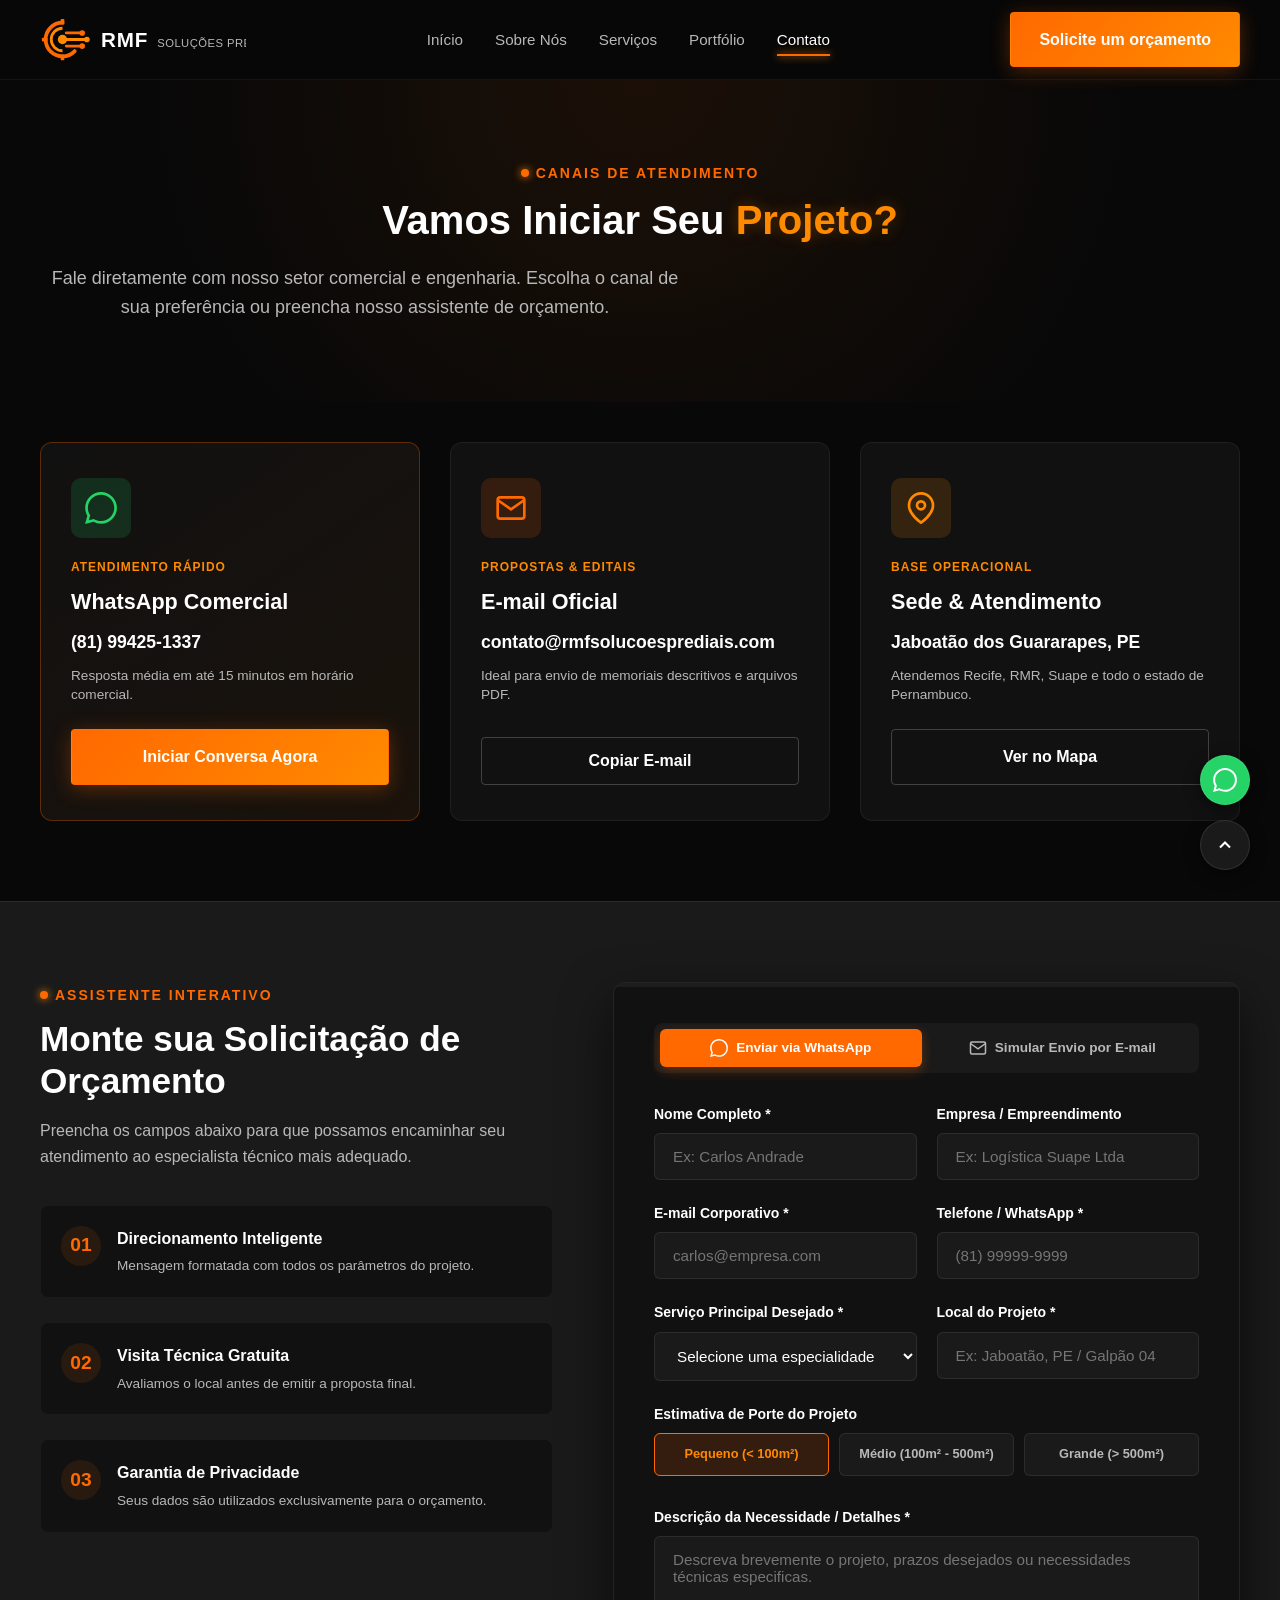
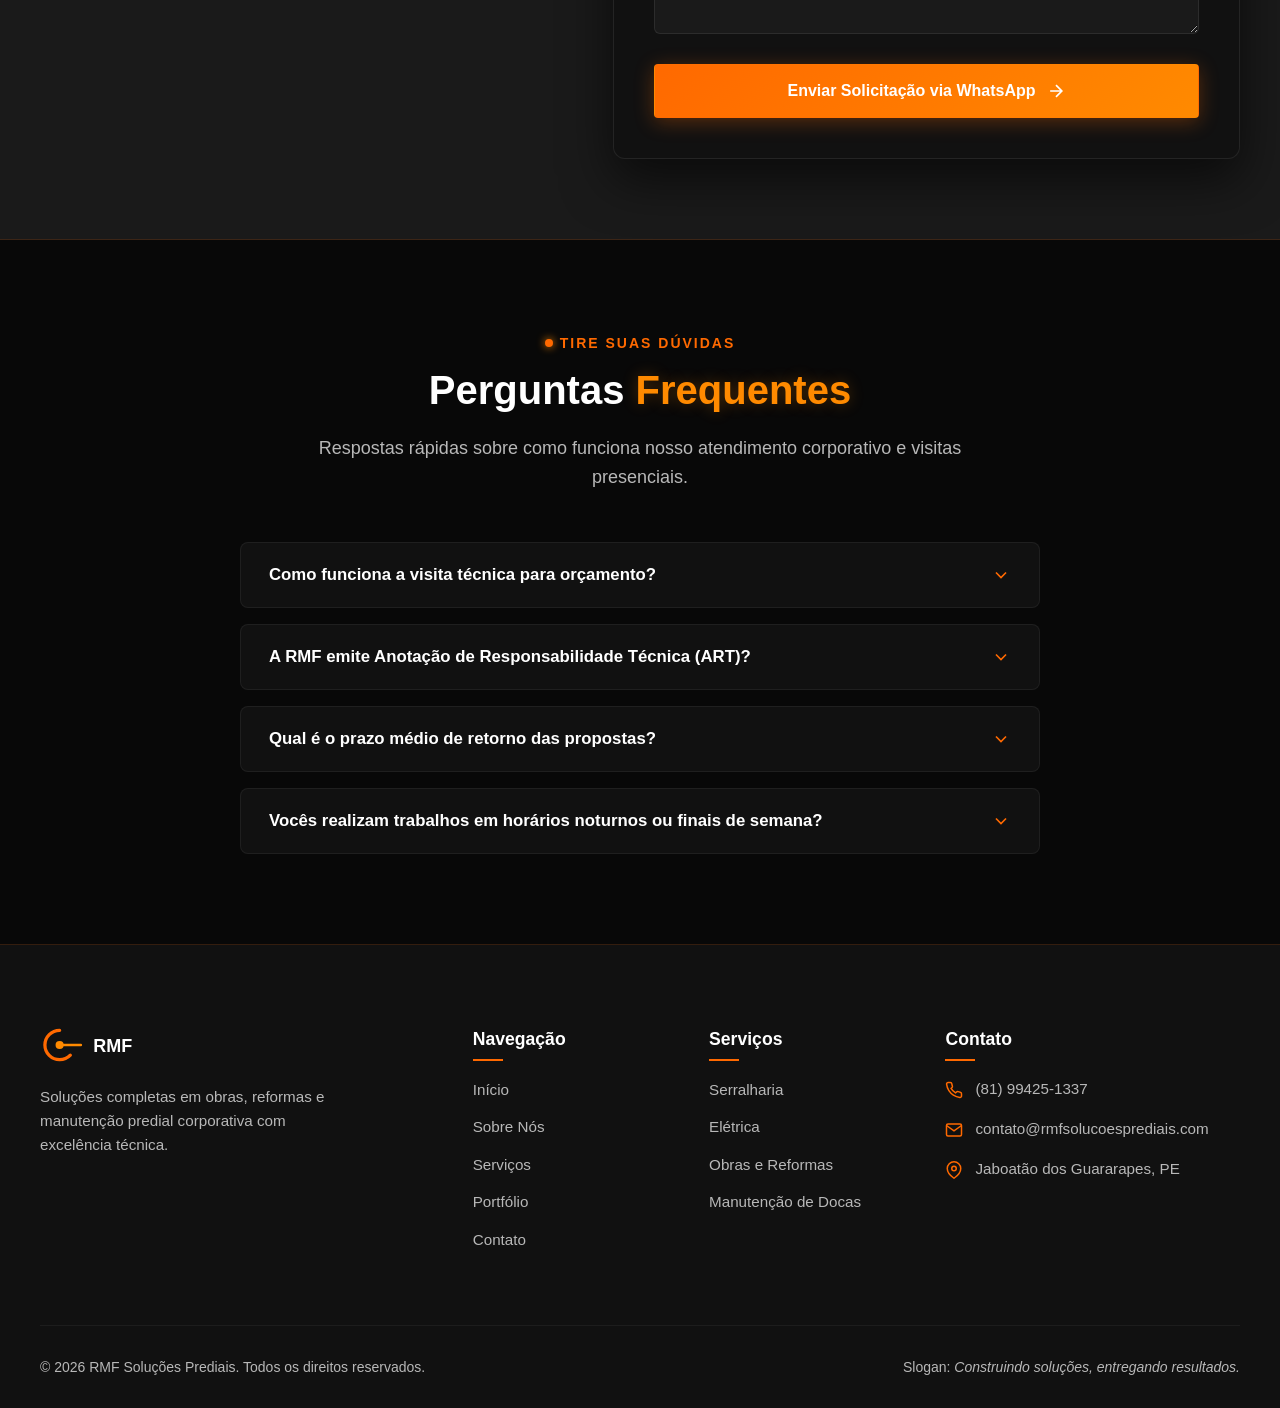
==== contato.html @ e5bc26a8 "portfolio version 01" ====
<!DOCTYPE html>
<html lang="pt-BR">
<head>
  <meta charset="UTF-8">
  <meta name="viewport" content="width=device-width, initial-scale=1.0">
  <meta name="description" content="Entre em contato com a RMF Soluções Prediais. Solicite orçamentos para obras, reformas, estruturas metálicas e manutenção predial corporativa.">
  <title>Contato & Orçamentos | RMF Soluções Prediais</title>

  <link rel="icon" type="image/png" href="assets/favicon.png">
  <link rel="stylesheet" href="css/style.css">
  <link rel="stylesheet" href="css/contato.css">
</head>
<body>

  <div class="scroll-progress-bar" id="scrollProgress"></div>

  <!-- CABEÇALHO DA PÁGINA -->
  <header class="header" id="header">
    <div class="container">
      <a href="index.html" class="logo-container" aria-label="RMF Soluções Prediais">
        <svg width="220" height="48" viewBox="0 0 220 48" fill="none" xmlns="http://www.w3.org/2000/svg" class="logo-img">
          <path d="M24 6C14.0589 6 6 14.0589 6 24C6 33.9411 14.0589 42 24 42C29.1356 42 33.778 39.8437 37.0657 36.3861" stroke="#FF6900" stroke-width="4" stroke-linecap="round"/>
          <path d="M24 12C17.3726 12 12 17.3726 12 24C12 30.6274 17.3726 36 24 36" stroke="#FF8A00" stroke-width="3"/>
          <circle cx="24" cy="24" r="5" fill="#FF8A00"/>
          <path d="M29 24H50" stroke="#FF8A00" stroke-width="3" stroke-linecap="round"/>
          <circle cx="50" cy="24" r="3" fill="#FF8A00"/>
          <path d="M28 17H45" stroke="#FF6900" stroke-width="3" stroke-linecap="round"/>
          <circle cx="45" cy="17" r="3" fill="#FF6900"/>
          <path d="M28 31H45" stroke="#FF6900" stroke-width="3" stroke-linecap="round"/>
          <circle cx="45" cy="31" r="3" fill="#FF6900"/>
          <rect x="22" y="2" width="4" height="6" rx="1" fill="#FF6900"/>
          <rect x="22" y="40" width="4" height="6" rx="1" fill="#FF6900"/>
          <rect x="2" y="22" width="6" height="4" rx="1" fill="#FF6900"/>
          <text x="65" y="32" font-family="'Inter', sans-serif" font-weight="900" font-size="22" fill="#FFFFFF" letter-spacing="1">RMF</text>
          <text x="125" y="32" font-family="'Inter', sans-serif" font-weight="400" font-size="12" fill="#B8B8B8" letter-spacing="0.5">SOLUÇÕES PREDIAIS</text>
        </svg>
      </a>

      <nav aria-label="Navegação Principal">
        <ul class="nav-menu" id="navMenu">
          <li><a href="index.html" class="nav-link">Início</a></li>
          <li><a href="sobre.html" class="nav-link">Sobre Nós</a></li>
          <li><a href="servicos.html" class="nav-link">Serviços</a></li>
          <li><a href="portfolio.html" class="nav-link">Portfólio</a></li>
          <li><a href="contato.html" class="nav-link active">Contato</a></li>
        </ul>
      </nav>

      <div class="header-cta">
        <a href="contato.html" class="btn btn-primary">Solicite um orçamento</a>
      </div>

      <button class="hamburger" id="hamburger" aria-label="Abrir Menu">
        <span></span><span></span><span></span>
      </button>
    </div>
  </header>

  <main style="padding-top: var(--header-height);">

    <!-- HERO CONTATO -->
    <section class="contact-hero">
      <div class="container reveal">
        <span class="section-tag">Canais de Atendimento</span>
        <h1 class="section-title">Vamos Iniciar Seu <span>Projeto?</span></h1>
        <p class="section-subtitle">
          Fale diretamente com nosso setor comercial e engenharia. Escolha o canal de sua preferência ou preencha nosso assistente de orçamento.
        </p>
      </div>
    </section>

    <!-- CARDS INTERATIVOS DE CONTATO -->
    <section class="contact-cards-section">
      <div class="container">
        <div class="contact-cards-grid">
          
          <!-- CARD 1: WHATSAPP DIRECT -->
          <div class="interactive-card reveal highlight-card">
            <div class="card-icon-wrap icon-wa">
              <svg width="32" height="32" fill="currentColor" viewBox="0 0 24 24"><path d="M.057 24l1.687-6.163c-1.041-1.804-1.588-3.849-1.587-5.946.003-6.556 5.338-11.891 11.893-11.891 3.181.001 6.167 1.24 8.413 3.488 2.245 2.248 3.481 5.236 3.48 8.414-.003 6.557-5.338 11.892-11.893 11.892-1.99-.001-3.951-.5-5.688-1.448l-6.305 1.654zm6.597-3.807c1.676.995 3.276 1.591 5.392 1.592 5.448 0 9.886-4.434 9.889-9.885.002-5.462-4.415-9.89-9.881-9.892-5.452 0-9.887 4.434-9.889 9.884-.001 2.225.651 3.891 1.746 5.634l-0.999 3.648 3.742-0.981z"/></svg>
            </div>
            <span class="card-tag">Atendimento Rápido</span>
            <h3>WhatsApp Comercial</h3>
            <p class="card-detail">(81) 99425-1337</p>
            <p class="card-subtext">Resposta média em até 15 minutos em horário comercial.</p>
            <a href="https://wa.me/5581994251337" target="_blank" rel="noopener noreferrer" class="btn btn-primary btn-card-action">
              Iniciar Conversa Agora
            </a>
          </div>

          <!-- CARD 2: E-MAIL CORPORATIVO -->
          <div class="interactive-card reveal">
            <div class="card-icon-wrap icon-email">
              <svg width="32" height="32" viewBox="0 0 24 24" fill="none" stroke="currentColor" stroke-width="2"><path d="M4 4h16c1.1 0 2 .9 2 2v12c0 1.1-.9 2-2 2H4c-1.1 0-2-.9-2-2V6c0-1.1.9-2 2-2z"/><polyline points="22,6 12,13 2,6"/></svg>
            </div>
            <span class="card-tag">Propostas & Editais</span>
            <h3>E-mail Oficial</h3>
            <p class="card-detail" id="emailText">contato@rmfsolucoesprediais.com</p>
            <p class="card-subtext">Ideal para envio de memoriais descritivos e arquivos PDF.</p>
            <button class="btn btn-secondary btn-card-action" id="copyEmailBtn">
              <span id="copyBtnLabel">Copiar E-mail</span>
            </button>
          </div>

          <!-- CARD 3: LOCALIZAÇÃO -->
          <div class="interactive-card reveal">
            <div class="card-icon-wrap icon-location">
              <svg width="32" height="32" viewBox="0 0 24 24" fill="none" stroke="currentColor" stroke-width="2"><path d="M21 10c0 7-9 13-9 13s-9-6-9-13a9 9 0 0 1 18 0z"/><circle cx="12" cy="10" r="3"/></svg>
            </div>
            <span class="card-tag">Base Operacional</span>
            <h3>Sede & Atendimento</h3>
            <p class="card-detail">Jaboatão dos Guararapes, PE</p>
            <p class="card-subtext">Atendemos Recife, RMR, Suape e todo o estado de Pernambuco.</p>
            <a href="https://maps.google.com/?q=Jaboatão+dos+Guararapes+Pernambuco" target="_blank" rel="noopener noreferrer" class="btn btn-secondary btn-card-action">
              Ver no Mapa
            </a>
          </div>

        </div>
      </div>
    </section>

    <!-- FORMULÁRIO DE ORÇAMENTO MODERNO COM ASSISTENTE -->
    <section class="form-section">
      <div class="container">
        <div class="form-layout">
          
          <div class="form-intro reveal">
            <span class="section-tag">Assistente Interativo</span>
            <h2>Monte sua <span>Solicitação de Orçamento</span></h2>
            <p>Preencha os campos abaixo para que possamos encaminhar seu atendimento ao especialista técnico mais adequado.</p>
            
            <div class="interactive-features-list">
              <div class="f-item">
                <span class="f-num">01</span>
                <div>
                  <h4>Direcionamento Inteligente</h4>
                  <p>Mensagem formatada com todos os parâmetros do projeto.</p>
                </div>
              </div>
              <div class="f-item">
                <span class="f-num">02</span>
                <div>
                  <h4>Visita Técnica Gratuita</h4>
                  <p>Avaliamos o local antes de emitir a proposta final.</p>
                </div>
              </div>
              <div class="f-item">
                <span class="f-num">03</span>
                <div>
                  <h4>Garantia de Privacidade</h4>
                  <p>Seus dados são utilizados exclusivamente para o orçamento.</p>
                </div>
              </div>
            </div>
          </div>

          <!-- CONTAINER DO FORMULÁRIO -->
          <div class="form-card-wrap reveal">
            
            <!-- Barra de Progresso do Preenchimento -->
            <div class="form-progress">
              <div class="progress-fill" id="formProgressFill"></div>
            </div>

            <!-- Seletor do Meio de Envio -->
            <div class="send-method-tabs">
              <button class="method-tab active" data-method="whatsapp">
                <svg width="18" height="18" fill="currentColor" viewBox="0 0 24 24"><path d="M.057 24l1.687-6.163c-1.041-1.804-1.588-3.849-1.587-5.946.003-6.556 5.338-11.891 11.893-11.891 3.181.001 6.167 1.24 8.413 3.488 2.245 2.248 3.481 5.236 3.48 8.414-.003 6.557-5.338 11.892-11.893 11.892-1.99-.001-3.951-.5-5.688-1.448l-6.305 1.654zm6.597-3.807c1.676.995 3.276 1.591 5.392 1.592 5.448 0 9.886-4.434 9.889-9.885.002-5.462-4.415-9.89-9.881-9.892-5.452 0-9.887 4.434-9.889 9.884-.001 2.225.651 3.891 1.746 5.634l-0.999 3.648 3.742-0.981z"/></svg>
                Enviar via WhatsApp
              </button>
              <button class="method-tab" data-method="email">
                <svg width="18" height="18" viewBox="0 0 24 24" fill="none" stroke="currentColor" stroke-width="2"><path d="M4 4h16c1.1 0 2 .9 2 2v12c0 1.1-.9 2-2 2H4c-1.1 0-2-.9-2-2V6c0-1.1.9-2 2-2z"/><polyline points="22,6 12,13 2,6"/></svg>
                Simular Envio por E-mail
              </button>
            </div>

            <form class="contact-form" id="contactForm">
              
              <div class="form-row">
                <div class="form-group">
                  <label for="nome">Nome Completo *</label>
                  <input type="text" id="nome" required placeholder="Ex: Carlos Andrade">
                </div>
                <div class="form-group">
                  <label for="empresa">Empresa / Empreendimento</label>
                  <input type="text" id="empresa" placeholder="Ex: Logística Suape Ltda">
                </div>
              </div>

              <div class="form-row">
                <div class="form-group">
                  <label for="email">E-mail Corporativo *</label>
                  <input type="email" id="email" required placeholder="carlos@empresa.com">
                </div>
                <div class="form-group">
                  <label for="telefone">Telefone / WhatsApp *</label>
                  <input type="tel" id="telefone" required placeholder="(81) 99999-9999">
                </div>
              </div>

              <div class="form-row">
                <div class="form-group">
                  <label for="servico">Serviço Principal Desejado *</label>
                  <select id="servico" required>
                    <option value="">Selecione uma especialidade</option>
                    <option value="Serralharia e Estruturas Metálicas">Serralharia e Estruturas Metálicas</option>
                    <option value="Elétrica Predial e Industrial">Elétrica Predial e Industrial</option>
                    <option value="Obras, Reformas e Adequações">Obras, Reformas e Adequações</option>
                    <option value="Eucatex e Drywall">Eucatex e Drywall</option>
                    <option value="Pintura Industrial e Epóxi">Pintura Industrial e Epóxi</option>
                    <option value="Hidráulica e Incêndio">Hidráulica e Incêndio</option>
                    <option value="Decoração de Fachadas">Decoração de Fachadas</option>
                    <option value="Manutenção de Docas">Manutenção de Docas</option>
                  </select>
                </div>
                <div class="form-group">
                  <label for="localizacao">Local do Projeto *</label>
                  <input type="text" id="localizacao" required placeholder="Ex: Jaboatão, PE / Galpão 04">
                </div>
              </div>

              <!-- SELEÇÃO RÁPIDA DE PORTE / URGÊNCIA -->
              <div class="form-group">
                <label>Estimativa de Porte do Projeto</label>
                <div class="radio-pill-group">
                  <label class="radio-pill">
                    <input type="radio" name="porte" value="Pequeno (Até 100m²)" checked>
                    <span>Pequeno (&lt; 100m²)</span>
                  </label>
                  <label class="radio-pill">
                    <input type="radio" name="porte" value="Médio (100m² a 500m²)">
                    <span>Médio (100m² - 500m²)</span>
                  </label>
                  <label class="radio-pill">
                    <input type="radio" name="porte" value="Grande (Acima de 500m²)">
                    <span>Grande (&gt; 500m²)</span>
                  </label>
                </div>
              </div>

              <div class="form-group">
                <label for="mensagem">Descrição da Necessidade / Detalhes *</label>
                <textarea id="mensagem" rows="4" required placeholder="Descreva brevemente o projeto, prazos desejados ou necessidades técnicas especificas."></textarea>
              </div>

              <button type="submit" class="btn btn-primary btn-submit-form" id="submitBtn">
                <span id="submitBtnText">Enviar Solicitação via WhatsApp</span>
                <svg width="20" height="20" viewBox="0 0 24 24" fill="none" stroke="currentColor" stroke-width="2"><path d="M5 12h14M12 5l7 7-7 7"/></svg>
              </button>

              <!-- MENSAGEM DE FEEDBACK -->
              <div class="form-feedback" id="formFeedback"></div>
            </form>
          </div>

        </div>
      </div>
    </section>

    <!-- SEÇÃO ACCORDION DE DÚVIDAS FREQUENTES (FAQ) -->
    <section class="faq-section">
      <div class="container">
        <div class="reveal" style="text-align: center; margin-bottom: 50px;">
          <span class="section-tag">Tire Suas Dúvidas</span>
          <h2 class="section-title">Perguntas <span>Frequentes</span></h2>
          <p class="section-subtitle" style="margin: 0 auto;">
            Respostas rápidas sobre como funciona nosso atendimento corporativo e visitas presenciais.
          </p>
        </div>

        <div class="faq-accordion reveal">
          
          <div class="faq-item">
            <button class="faq-question">
              <span>Como funciona a visita técnica para orçamento?</span>
              <svg class="faq-icon" width="20" height="20" viewBox="0 0 24 24" fill="none" stroke="currentColor" stroke-width="2"><path d="M6 9l6 6 6-6"/></svg>
            </button>
            <div class="faq-answer">
              <p>Após o primeiro contato via WhatsApp ou formulário, alinhamos as necessidades com nossa equipe e agendamos uma visita presencial técnica ao seu galpão, indústria ou edifício corporativo para medições e levantamento detalhado.</p>
            </div>
          </div>

          <div class="faq-item">
            <button class="faq-question">
              <span>A RMF emite Anotação de Responsabilidade Técnica (ART)?</span>
              <svg class="faq-icon" width="20" height="20" viewBox="0 0 24 24" fill="none" stroke="currentColor" stroke-width="2"><path d="M6 9l6 6 6-6"/></svg>
            </button>
            <div class="faq-answer">
              <p>Sim. Todos os projetos estruturais de serralharia, infraestrutura elétrica e modificações prediais são acompanhados por responsáveis técnicos qualificados com a emissão da devida ART junto ao CREA.</p>
            </div>
          </div>

          <div class="faq-item">
            <button class="faq-question">
              <span>Qual é o prazo médio de retorno das propostas?</span>
              <svg class="faq-icon" width="20" height="20" viewBox="0 0 24 24" fill="none" stroke="currentColor" stroke-width="2"><path d="M6 9l6 6 6-6"/></svg>
            </button>
            <div class="faq-answer">
              <p>Para serviços de manutenção ou intervenções diretas, o atendimento é imediato. Para orçamentos completos de engenharia com planilha orçamentária, emitimos a proposta formal em até 24 a 48 horas após a visita técnica.</p>
            </div>
          </div>

          <div class="faq-item">
            <button class="faq-question">
              <span>Vocês realizam trabalhos em horários noturnos ou finais de semana?</span>
              <svg class="faq-icon" width="20" height="20" viewBox="0 0 24 24" fill="none" stroke="currentColor" stroke-width="2"><path d="M6 9l6 6 6-6"/></svg>
            </button>
            <div class="faq-answer">
              <p>Com certeza. Entendemos que centros logísticos e shoppings não podem parar. Operamos em turnos noturnos e madrugadas sem impactar a operação diária do seu negócio.</p>
            </div>
          </div>

        </div>
      </div>
    </section>

  </main>

  <!-- RODAPÉ DA PÁGINA -->
  <footer class="footer">
    <div class="container">
      <div class="footer-grid">
        <div class="footer-brand">
          <a href="index.html" class="logo-container">
            <svg width="180" height="40" viewBox="0 0 220 48" fill="none" xmlns="http://www.w3.org/2000/svg">
              <path d="M24 6C14.0589 6 6 14.0589 6 24C6 33.9411 14.0589 42 24 42C29.1356 42 33.778 39.8437 37.0657 36.3861" stroke="#FF6900" stroke-width="4" stroke-linecap="round"/>
              <circle cx="24" cy="24" r="5" fill="#FF8A00"/>
              <path d="M29 24H50" stroke="#FF8A00" stroke-width="3" stroke-linecap="round"/>
              <text x="65" y="32" font-family="'Inter', sans-serif" font-weight="900" font-size="22" fill="#FFFFFF">RMF</text>
            </svg>
          </a>
          <p>Soluções completas em obras, reformas e manutenção predial corporativa com excelência técnica.</p>
        </div>

        <div>
          <h4 class="footer-title">Navegação</h4>
          <ul class="footer-links">
            <li><a href="index.html">Início</a></li>
            <li><a href="sobre.html">Sobre Nós</a></li>
            <li><a href="servicos.html">Serviços</a></li>
            <li><a href="portfolio.html">Portfólio</a></li>
            <li><a href="contato.html">Contato</a></li>
          </ul>
        </div>

        <div>
          <h4 class="footer-title">Serviços</h4>
          <ul class="footer-links">
            <li><a href="servicos.html#serralharia">Serralharia</a></li>
            <li><a href="servicos.html#eletrica">Elétrica</a></li>
            <li><a href="servicos.html#obras">Obras e Reformas</a></li>
            <li><a href="servicos.html#docas">Manutenção de Docas</a></li>
          </ul>
        </div>

        <div>
          <h4 class="footer-title">Contato</h4>
          <ul class="footer-contact">
            <li>
              <svg width="18" height="18" viewBox="0 0 24 24" fill="none" stroke="currentColor" stroke-width="2"><path d="M22 16.92v3a2 2 0 0 1-2.18 2 19.79 19.79 0 0 1-8.63-3.07 19.5 19.5 0 0 1-6-6 19.79 19.79 0 0 1-3.07-8.67A2 2 0 0 1 4.11 2h3a2 2 0 0 1 2 1.72 12.84 12.84 0 0 0 .7 2.81 2 2 0 0 1-.45 2.11L8.09 9.91a16 16 0 0 0 6 6l1.27-1.27a2 2 0 0 1 2.11-.45 12.84 12.84 0 0 0 2.81.7A2 2 0 0 1 22 16.92z"/></svg>
              (81) 99425-1337
            </li>
            <li>
              <svg width="18" height="18" viewBox="0 0 24 24" fill="none" stroke="currentColor" stroke-width="2"><path d="M4 4h16c1.1 0 2 .9 2 2v12c0 1.1-.9 2-2 2H4c-1.1 0-2-.9-2-2V6c0-1.1.9-2 2-2z"/><polyline points="22,6 12,13 2,6"/></svg>
              contato@rmfsolucoesprediais.com
            </li>
            <li>
              <svg width="18" height="18" viewBox="0 0 24 24" fill="none" stroke="currentColor" stroke-width="2"><path d="M21 10c0 7-9 13-9 13s-9-6-9-13a9 9 0 0 1 18 0z"/><circle cx="12" cy="10" r="3"/></svg>
              Jaboatão dos Guararapes, PE
            </li>
          </ul>
        </div>
      </div>

      <div class="footer-bottom">
        <p>&copy; 2026 RMF Soluções Prediais. Todos os direitos reservados.</p>
        <p>Slogan: <em>Construindo soluções, entregando resultados.</em></p>
      </div>
    </div>
  </footer>

  <!-- BOTÕES FLUTUANTES -->
  <div class="floating-actions">
    <a href="https://wa.me/5581994251337" target="_blank" rel="noopener noreferrer" class="floating-btn btn-whatsapp" aria-label="Contato via WhatsApp">
      <svg width="24" height="24" fill="currentColor" viewBox="0 0 24 24"><path d="M.057 24l1.687-6.163c-1.041-1.804-1.588-3.849-1.587-5.946.003-6.556 5.338-11.891 11.893-11.891 3.181.001 6.167 1.24 8.413 3.488 2.245 2.248 3.481 5.236 3.48 8.414-.003 6.557-5.338 11.892-11.893 11.892-1.99-.001-3.951-.5-5.688-1.448l-6.305 1.654zm6.597-3.807c1.676.995 3.276 1.591 5.392 1.592 5.448 0 9.886-4.434 9.889-9.885.002-5.462-4.415-9.89-9.881-9.892-5.452 0-9.887 4.434-9.889 9.884-.001 2.225.651 3.891 1.746 5.634l-0.999 3.648 3.742-0.981z"/></svg>
    </a>
    <button class="floating-btn btn-back-to-top" id="backToTop" aria-label="Voltar ao topo">
      <svg width="20" height="20" viewBox="0 0 24 24" fill="none" stroke="currentColor" stroke-width="2.5"><path d="M18 15l-6-6-6 6"/></svg>
    </button>
  </div>

  <script src="js/main.js"></script>
  <script src="js/contato.js"></script>
</body>
</html>
---- css/style.css ----
/* ==========================================================================
   RMF SOLUÇÕES PREDIAIS - ESTILOS GLOBAIS E COMPONENTES
   ========================================================================== */

/* --- VARIÁVEIS CSS --- */
:root {
  --bg-primary: #080808;
  --bg-secondary: #111111;
  --bg-card: #1a1a1a;
  --bg-card-hover: #222222;
  
  --color-orange-primary: #FF6900;
  --color-orange-glow: #FF8A00;
  --color-text-primary: #FFFFFF;
  --color-text-secondary: #B8B8B8;
  --color-border: rgba(255, 105, 0, 0.15);
  --color-border-glow: rgba(255, 138, 0, 0.5);

  --font-family-base: 'Inter', -apple-system, BlinkMacSystemFont, 'Segoe UI', Roboto, sans-serif;
  --transition-fast: 0.2s ease;
  --transition-normal: 0.3s cubic-bezier(0.4, 0, 0.2, 1);
  --transition-slow: 0.5s cubic-bezier(0.4, 0, 0.2, 1);

  --container-width: 1240px;
  --header-height: 80px;
}

/* --- RESET & BASE --- */
*, *::before, *::after {
  box-sizing: border-box;
  margin: 0;
  padding: 0;
}

html {
  scroll-behavior: smooth;
  font-size: 16px;
}

body {
  background-color: var(--bg-primary);
  color: var(--color-text-primary);
  font-family: var(--font-family-base);
  line-height: 1.6;
  overflow-x: hidden;
  -webkit-font-smoothing: antialiased;
}

a {
  color: inherit;
  text-decoration: none;
  transition: color var(--transition-fast);
}

ul {
  list-style: none;
}

img {
  max-width: 100%;
  height: auto;
  display: block;
}

/* --- LAYOUT CONTAINER --- */
.container {
  width: 100%;
  max-width: var(--container-width);
  margin: 0 auto;
  padding: 0 20px;
}

/* --- TIPOGRAFIA --- */
.section-tag {
  display: inline-block;
  color: var(--color-orange-primary);
  font-size: 0.875rem;
  font-weight: 700;
  letter-spacing: 2px;
  text-transform: uppercase;
  margin-bottom: 12px;
  position: relative;
  padding-left: 15px;
}

.section-tag::before {
  content: '';
  position: absolute;
  left: 0;
  top: 50%;
  transform: translateY(-50%);
  width: 8px;
  height: 8px;
  background-color: var(--color-orange-primary);
  border-radius: 50%;
  box-shadow: 0 0 8px var(--color-orange-glow);
}

.section-title {
  font-size: 2.5rem;
  font-weight: 800;
  line-height: 1.2;
  margin-bottom: 20px;
  color: var(--color-text-primary);
}

.section-title span {
  color: var(--color-orange-glow);
  text-shadow: 0 0 15px rgba(255, 138, 0, 0.3);
}

.section-subtitle {
  font-size: 1.125rem;
  color: var(--color-text-secondary);
  max-width: 650px;
  margin-bottom: 40px;
}

/* --- BOTÕES --- */
.btn {
  display: inline-flex;
  align-items: center;
  justify-content: center;
  gap: 10px;
  padding: 14px 28px;
  font-size: 1rem;
  font-weight: 600;
  border-radius: 4px;
  cursor: pointer;
  border: 1px solid transparent;
  transition: all var(--transition-normal);
  text-align: center;
}

.btn-primary {
  background: linear-gradient(135deg, var(--color-orange-primary), var(--color-orange-glow));
  color: #ffffff;
  box-shadow: 0 4px 20px rgba(255, 105, 0, 0.3);
}

.btn-primary:hover {
  transform: translateY(-2px);
  box-shadow: 0 6px 25px rgba(255, 138, 0, 0.5);
  background: linear-gradient(135deg, var(--color-orange-glow), var(--color-orange-primary));
}

.btn-secondary {
  background-color: transparent;
  border-color: rgba(255, 255, 255, 0.2);
  color: var(--color-text-primary);
}

.btn-secondary:hover {
  border-color: var(--color-orange-primary);
  color: var(--color-orange-primary);
  background-color: rgba(255, 105, 0, 0.05);
}

.btn-icon {
  transition: transform var(--transition-fast);
}

.btn:hover .btn-icon {
  transform: translateX(4px);
}

/* --- CABEÇALHO DA PÁGINA --- */
.header {
  position: fixed;
  top: 0;
  left: 0;
  width: 100%;
  height: var(--header-height);
  background-color: rgba(8, 8, 8, 0.85);
  backdrop-filter: blur(12px);
  -webkit-backdrop-filter: blur(12px);
  z-index: 1000;
  border-bottom: 1px solid rgba(255, 255, 255, 0.05);
  transition: all var(--transition-normal);
}

.header.scrolled {
  background-color: rgba(8, 8, 8, 0.95);
  border-bottom-color: var(--color-border);
  box-shadow: 0 10px 30px rgba(0, 0, 0, 0.8);
}

.header .container {
  display: flex;
  align-items: center;
  justify-content: space-between;
  height: 100%;
}

.logo-container {
  display: flex;
  align-items: center;
  gap: 12px;
}

.logo-img {
  height: 45px;
  width: auto;
  object-fit: contain;
}

.nav-menu {
  display: flex;
  align-items: center;
  gap: 32px;
}

.nav-link {
  font-size: 0.95rem;
  font-weight: 500;
  color: var(--color-text-secondary);
  position: relative;
  padding: 8px 0;
}

.nav-link:hover,
.nav-link.active {
  color: var(--color-text-primary);
}

.nav-link::after {
  content: '';
  position: absolute;
  bottom: 0;
  left: 0;
  width: 0%;
  height: 2px;
  background-color: var(--color-orange-primary);
  transition: width var(--transition-normal);
  box-shadow: 0 0 8px var(--color-orange-glow);
}

.nav-link:hover::after,
.nav-link.active::after {
  width: 100%;
}

.header-cta {
  display: flex;
  align-items: center;
}

/* --- MENU MOBILE HAMBURGER --- */
.hamburger {
  display: none;
  flex-direction: column;
  justify-content: space-between;
  width: 30px;
  height: 21px;
  background: transparent;
  border: none;
  cursor: pointer;
  padding: 0;
  z-index: 1001;
}

.hamburger span {
  width: 100%;
  height: 3px;
  background-color: var(--color-text-primary);
  border-radius: 2px;
  transition: all var(--transition-normal);
}

.hamburger.active span:nth-child(1) {
  transform: translateY(9px) rotate(45deg);
  background-color: var(--color-orange-primary);
}

.hamburger.active span:nth-child(2) {
  opacity: 0;
}

.hamburger.active span:nth-child(3) {
  transform: translateY(-9px) rotate(-45deg);
  background-color: var(--color-orange-primary);
}

/* --- BARRA DE PROGRESSO & AÇÕES FLUTUANTES --- */
.scroll-progress-bar {
  position: fixed;
  top: 0;
  left: 0;
  height: 3px;
  background: linear-gradient(to right, var(--color-orange-primary), var(--color-orange-glow));
  width: 0%;
  z-index: 1001;
  transition: width 0.1s ease-out;
}

.floating-actions {
  position: fixed;
  bottom: 30px;
  right: 30px;
  display: flex;
  flex-direction: column;
  gap: 15px;
  z-index: 999;
}

.floating-btn {
  width: 50px;
  height: 50px;
  border-radius: 50%;
  display: flex;
  align-items: center;
  justify-content: center;
  color: #fff;
  box-shadow: 0 4px 15px rgba(0, 0, 0, 0.5);
  transition: all var(--transition-normal);
  border: 1px solid rgba(255, 255, 255, 0.1);
}

.btn-whatsapp {
  background-color: #25D366;
  font-size: 1.5rem;
}

.btn-whatsapp:hover {
  transform: scale(1.1);
  box-shadow: 0 6px 20px rgba(37, 211, 102, 0.4);
}

.btn-back-to-top {
  background-color: var(--bg-card);
  opacity: 0;
  visibility: hidden;
  transform: translateY(20px);
}

.btn-back-to-top.visible {
  opacity: 1;
  visibility: visible;
  transform: translateY(0);
}

.btn-back-to-top:hover {
  background-color: var(--color-orange-primary);
  transform: translateY(-3px);
}

/* --- HERO SECTION & CANVAS 3D --- */
.hero-section {
  padding: 140px 0 90px;
  position: relative;
  overflow: hidden;
  background: radial-gradient(circle at 75% 30%, rgba(255, 105, 0, 0.12) 0%, rgba(8, 8, 8, 1) 65%);
}

.hero-grid {
  display: grid;
  grid-template-columns: 1.1fr 0.9fr;
  gap: 40px;
  align-items: center;
}

.hero-title {
  font-size: 3.2rem;
  font-weight: 900;
  line-height: 1.15;
  margin-bottom: 24px;
}

.highlight-text {
  color: var(--color-orange-glow);
  text-shadow: 0 0 20px rgba(255, 138, 0, 0.3);
}

.hero-buttons {
  display: flex;
  gap: 16px;
  flex-wrap: wrap;
  margin-bottom: 40px;
}

.hero-stats {
  display: flex;
  align-items: center;
  gap: 20px;
  background: var(--bg-card);
  padding: 16px 24px;
  border-radius: 8px;
  border: 1px solid var(--color-border);
  width: fit-content;
}

.h-stat-item strong {
  display: block;
  font-size: 1.4rem;
  font-weight: 800;
  color: var(--color-orange-glow);
}

.h-stat-item span {
  font-size: 0.75rem;
  color: var(--color-text-secondary);
}

.h-stat-divider {
  width: 1px;
  height: 35px;
  background-color: rgba(255, 255, 255, 0.1);
}

.canvas-3d-wrapper {
  position: relative;
  width: 100%;
  height: 480px;
  background: rgba(17, 17, 17, 0.6);
  backdrop-filter: blur(8px);
  border-radius: 16px;
  border: 1px solid var(--color-border);
  box-shadow: 0 20px 50px rgba(0, 0, 0, 0.8);
  display: flex;
  align-items: center;
  justify-content: center;
  cursor: grab;
}

.canvas-3d-wrapper:active {
  cursor: grabbing;
}

#rmfLogo3DCanvas {
  width: 100%;
  height: 100%;
}

.canvas-instruction {
  position: absolute;
  bottom: 15px;
  left: 50%;
  transform: translateX(-50%);
  background: rgba(8, 8, 8, 0.85);
  border: 1px solid rgba(255, 255, 255, 0.1);
  padding: 6px 14px;
  border-radius: 20px;
  display: flex;
  align-items: center;
  gap: 8px;
  font-size: 0.75rem;
  color: var(--color-text-secondary);
  pointer-events: none;
}

.canvas-instruction svg {
  color: var(--color-orange-primary);
}

.float-tag {
  position: absolute;
  background: rgba(8, 8, 8, 0.9);
  backdrop-filter: blur(10px);
  border: 1px solid var(--color-border);
  padding: 10px 16px;
  border-radius: 8px;
  display: flex;
  align-items: center;
  gap: 10px;
  font-size: 0.85rem;
  font-weight: 700;
  color: var(--color-text-primary);
  box-shadow: 0 10px 25px rgba(0, 0, 0, 0.5);
  animation: floatAnim 4s ease-in-out infinite alternate;
}

.float-tag-1 { top: 25px; left: -20px; }
.float-tag-2 { bottom: 40px; right: -20px; animation-delay: 2s; }

@keyframes floatAnim {
  from { transform: translateY(0px); }
  to { transform: translateY(-10px); }
}

/* --- CARDS DE SERVIÇO --- */
.service-card {
  background-color: var(--bg-card);
  padding: 32px 28px;
  border-radius: 8px;
  border: 1px solid rgba(255, 255, 255, 0.05);
  transition: all var(--transition-normal);
  display: flex;
  flex-direction: column;
}

.service-card:hover {
  transform: translateY(-6px);
  border-color: var(--color-orange-primary);
  box-shadow: 0 12px 30px rgba(255, 105, 0, 0.15);
}

.service-icon-box {
  width: 50px;
  height: 50px;
  background: rgba(255, 105, 0, 0.1);
  border-radius: 6px;
  display: flex;
  align-items: center;
  justify-content: center;
  margin-bottom: 20px;
  color: var(--color-orange-primary);
}

.service-card h3 { font-size: 1.25rem; margin-bottom: 12px; }
.service-card p { color: var(--color-text-secondary); font-size: 0.95rem; margin-bottom: 20px; line-height: 1.5; }
.service-card a { color: var(--color-orange-primary); font-weight: 600; margin-top: auto; display: inline-flex; align-items: center; gap: 6px; }

.index-cta-section {
  padding: 80px 0;
  background: linear-gradient(135deg, var(--color-orange-primary) 0%, #111111 100%);
  text-align: center;
}

.index-cta-section h2 { font-size: 2.3rem; font-weight: 800; margin-bottom: 16px; }
.index-cta-section p { font-size: 1.1rem; color: rgba(255, 255, 255, 0.9); margin-bottom: 30px; }

/* --- RODAPÉ --- */
.footer {
  background-color: var(--bg-secondary);
  border-top: 1px solid var(--color-border);
  padding: 80px 0 30px;
}

.footer-grid {
  display: grid;
  grid-template-columns: 2fr 1fr 1fr 1.5fr;
  gap: 40px;
  margin-bottom: 60px;
}

.footer-brand p { color: var(--color-text-secondary); margin-top: 20px; font-size: 0.95rem; max-width: 320px; }
.footer-title { font-size: 1.1rem; font-weight: 700; color: var(--color-text-primary); margin-bottom: 24px; position: relative; }
.footer-title::after { content: ''; position: absolute; left: 0; bottom: -8px; width: 30px; height: 2px; background-color: var(--color-orange-primary); }

.footer-links li { margin-bottom: 12px; }
.footer-links a { color: var(--color-text-secondary); font-size: 0.95rem; }
.footer-links a:hover { color: var(--color-orange-glow); padding-left: 5px; }

.footer-contact li { display: flex; align-items: flex-start; gap: 12px; color: var(--color-text-secondary); font-size: 0.95rem; margin-bottom: 16px; }
.footer-contact svg { color: var(--color-orange-primary); flex-shrink: 0; margin-top: 4px; }

.footer-bottom {
  border-top: 1px solid rgba(255, 255, 255, 0.05);
  padding-top: 30px;
  display: flex;
  justify-content: space-between;
  align-items: center;
  font-size: 0.875rem;
  color: var(--color-text-secondary);
}

/* --- ANIMAÇÕES REVEAL --- */
.reveal {
  opacity: 0;
  transform: translateY(30px);
  transition: opacity 0.8s ease-out, transform 0.8s ease-out;
}

.reveal.active {
  opacity: 1;
  transform: translateY(0);
}

/* --- RESPONSIVIDADE --- */
@media (max-width: 992px) {
  .nav-menu {
    position: fixed;
    top: var(--header-height);
    right: -100%;
    width: 100%;
    max-width: 320px;
    height: calc(100vh - var(--header-height));
    background-color: var(--bg-secondary);
    flex-direction: column;
    align-items: flex-start;
    padding: 40px 30px;
    gap: 24px;
    border-left: 1px solid var(--color-border);
    transition: right var(--transition-normal);
  }

  .nav-menu.active { right: 0; }
  .hamburger { display: flex; }
  .header-cta { display: none; }
  .hero-grid { grid-template-columns: 1fr; gap: 50px; }
  .canvas-3d-wrapper { height: 380px; }
  .float-tag-1 { left: 10px; }
  .float-tag-2 { right: 10px; }
  .footer-grid { grid-template-columns: 1fr 1fr; }
}

@media (max-width: 576px) {
  .hero-title { font-size: 2.3rem; }
  .hero-stats { flex-direction: column; align-items: flex-start; width: 100%; }
  .h-stat-divider { display: none; }
  .footer-grid { grid-template-columns: 1fr; }
  .footer-bottom { flex-direction: column; gap: 15px; text-align: center; }
}
---- css/contato.css ----
/* ==========================================================================
   RMF SOLUÇÕES PREDIAIS - ESTILOS PÁGINA CONTATO & ASSISTENTE INTERATIVO
   ========================================================================== */

/* --- HERO CONTATO --- */
.contact-hero {
  padding: 80px 0 40px;
  background: radial-gradient(circle at 50% 0%, rgba(255, 105, 0, 0.08) 0%, rgba(8, 8, 8, 1) 70%);
  text-align: center;
}

/* --- CARDS INTERATIVOS DE CONTATO --- */
.contact-cards-section {
  padding: 40px 0 80px;
}

.contact-cards-grid {
  display: grid;
  grid-template-columns: repeat(auto-fit, minmax(300px, 1fr));
  gap: 30px;
}

.interactive-card {
  background-color: var(--bg-secondary);
  border: 1px solid rgba(255, 255, 255, 0.06);
  border-radius: 12px;
  padding: 35px 30px;
  display: flex;
  flex-direction: column;
  position: relative;
  overflow: hidden;
  transition: all var(--transition-normal);
}

.interactive-card:hover {
  transform: translateY(-8px);
  border-color: var(--color-border);
  box-shadow: 0 15px 35px rgba(0, 0, 0, 0.6);
}

.highlight-card {
  background: linear-gradient(145deg, var(--bg-secondary) 0%, #1a120b 100%);
  border-color: rgba(255, 105, 0, 0.3);
}

.card-icon-wrap {
  width: 60px;
  height: 60px;
  border-radius: 10px;
  display: flex;
  align-items: center;
  justify-content: center;
  margin-bottom: 20px;
}

.icon-wa {
  background: rgba(37, 211, 102, 0.15);
  color: #25D366;
}

.icon-email {
  background: rgba(255, 105, 0, 0.15);
  color: var(--color-orange-primary);
}

.icon-location {
  background: rgba(255, 138, 0, 0.15);
  color: var(--color-orange-glow);
}

.card-tag {
  font-size: 0.75rem;
  font-weight: 700;
  color: var(--color-orange-glow);
  text-transform: uppercase;
  letter-spacing: 1px;
  margin-bottom: 8px;
}

.interactive-card h3 {
  font-size: 1.35rem;
  font-weight: 800;
  color: var(--color-text-primary);
  margin-bottom: 8px;
}

.card-detail {
  font-size: 1.1rem;
  font-weight: 700;
  color: var(--color-text-primary);
  margin-bottom: 10px;
  word-break: break-all;
}

.card-subtext {
  font-size: 0.85rem;
  color: var(--color-text-secondary);
  margin-bottom: 25px;
  line-height: 1.4;
}

.btn-card-action {
  margin-top: auto;
  width: 100%;
}

/* --- SEÇÃO DO FORMULÁRIO COM ASSISTENTE --- */
.form-section {
  padding: 80px 0;
  background-color: var(--bg-card);
  border-top: 1px solid var(--color-border);
  border-bottom: 1px solid var(--color-border);
}

.form-layout {
  display: grid;
  grid-template-columns: 0.9fr 1.1fr;
  gap: 60px;
  align-items: flex-start;
}

.form-intro h2 {
  font-size: 2.2rem;
  font-weight: 800;
  margin-bottom: 16px;
  line-height: 1.2;
}

.form-intro p {
  color: var(--color-text-secondary);
  font-size: 1rem;
  margin-bottom: 35px;
}

.interactive-features-list {
  display: flex;
  flex-direction: column;
  gap: 24px;
}

.f-item {
  display: flex;
  align-items: flex-start;
  gap: 16px;
  background: var(--bg-secondary);
  padding: 20px;
  border-radius: 8px;
  border: 1px solid rgba(255, 255, 255, 0.04);
}

.f-num {
  font-size: 1.2rem;
  font-weight: 900;
  color: var(--color-orange-primary);
  background: rgba(255, 105, 0, 0.1);
  width: 40px;
  height: 40px;
  border-radius: 50%;
  display: flex;
  align-items: center;
  justify-content: center;
  flex-shrink: 0;
}

.f-item h4 {
  font-size: 1rem;
  color: var(--color-text-primary);
  margin-bottom: 4px;
}

.f-item p {
  font-size: 0.85rem;
  color: var(--color-text-secondary);
  margin-bottom: 0;
}

/* --- CARD WRAP DO FORMULÁRIO --- */
.form-card-wrap {
  background-color: var(--bg-secondary);
  border: 1px solid rgba(255, 255, 255, 0.08);
  border-radius: 12px;
  padding: 40px;
  position: relative;
  overflow: hidden;
  box-shadow: 0 20px 50px rgba(0, 0, 0, 0.6);
}

/* BARRA DE PROGRESSO DO FORMULÁRIO */
.form-progress {
  position: absolute;
  top: 0;
  left: 0;
  width: 100%;
  height: 4px;
  background-color: rgba(255, 255, 255, 0.05);
}

.progress-fill {
  height: 100%;
  width: 0%;
  background: linear-gradient(90deg, var(--color-orange-primary), var(--color-orange-glow));
  transition: width 0.3s ease;
}

/* ABAS DE MÉTODOS DE ENVIO */
.send-method-tabs {
  display: grid;
  grid-template-columns: 1fr 1fr;
  gap: 10px;
  margin-bottom: 30px;
  background-color: var(--bg-card);
  padding: 6px;
  border-radius: 8px;
}

.method-tab {
  background: transparent;
  border: none;
  color: var(--color-text-secondary);
  padding: 10px;
  border-radius: 6px;
  font-size: 0.85rem;
  font-weight: 600;
  cursor: pointer;
  display: flex;
  align-items: center;
  justify-content: center;
  gap: 8px;
  transition: all var(--transition-fast);
}

.method-tab.active {
  background-color: var(--color-orange-primary);
  color: #ffffff;
  box-shadow: 0 4px 12px rgba(255, 105, 0, 0.3);
}

/* ELEMENTOS DO FORMULÁRIO */
.contact-form .form-row {
  display: grid;
  grid-template-columns: 1fr 1fr;
  gap: 20px;
}

.form-group {
  margin-bottom: 22px;
}

.form-group label {
  display: block;
  font-size: 0.875rem;
  font-weight: 600;
  margin-bottom: 8px;
  color: var(--color-text-primary);
}

.form-group input,
.form-group select,
.form-group textarea {
  width: 100%;
  padding: 14px 18px;
  background: var(--bg-card);
  border: 1px solid rgba(255, 255, 255, 0.08);
  border-radius: 6px;
  color: #ffffff;
  font-family: inherit;
  font-size: 0.95rem;
  transition: all var(--transition-fast);
}

.form-group input:focus,
.form-group select:focus,
.form-group textarea:focus {
  outline: none;
  border-color: var(--color-orange-primary);
  box-shadow: 0 0 10px rgba(255, 105, 0, 0.2);
}

/* PILLS DE SELEÇÃO RÁPIDA (RADIO) */
.radio-pill-group {
  display: grid;
  grid-template-columns: repeat(auto-fit, minmax(130px, 1fr));
  gap: 10px;
}

.radio-pill {
  cursor: pointer;
}

.radio-pill input {
  display: none;
}

.radio-pill span {
  display: block;
  text-align: center;
  padding: 10px;
  background-color: var(--bg-card);
  border: 1px solid rgba(255, 255, 255, 0.08);
  border-radius: 6px;
  font-size: 0.8rem;
  font-weight: 600;
  color: var(--color-text-secondary);
  transition: all var(--transition-fast);
}

.radio-pill input:checked + span {
  background-color: rgba(255, 105, 0, 0.15);
  border-color: var(--color-orange-primary);
  color: var(--color-orange-glow);
}

.btn-submit-form {
  width: 100%;
  padding: 16px;
  font-size: 1rem;
}

.form-feedback {
  margin-top: 15px;
  padding: 12px;
  border-radius: 6px;
  font-size: 0.9rem;
  display: none;
  text-align: center;
}

.form-feedback.success {
  display: block;
  background-color: rgba(37, 211, 102, 0.15);
  color: #25D366;
  border: 1px solid #25D366;
}

.form-feedback.error {
  display: block;
  background-color: rgba(255, 77, 77, 0.15);
  color: #ff4d4d;
  border: 1px solid #ff4d4d;
}

/* --- FAQ ACCORDION --- */
.faq-section {
  padding: 90px 0;
}

.faq-accordion {
  max-width: 800px;
  margin: 0 auto;
  display: flex;
  flex-direction: column;
  gap: 16px;
}

.faq-item {
  background-color: var(--bg-secondary);
  border: 1px solid rgba(255, 255, 255, 0.06);
  border-radius: 8px;
  overflow: hidden;
  transition: border-color var(--transition-fast);
}

.faq-item.active {
  border-color: var(--color-border);
}

.faq-question {
  width: 100%;
  padding: 22px 28px;
  background: transparent;
  border: none;
  color: var(--color-text-primary);
  font-size: 1.05rem;
  font-weight: 700;
  text-align: left;
  cursor: pointer;
  display: flex;
  justify-content: space-between;
  align-items: center;
}

.faq-icon {
  color: var(--color-orange-primary);
  transition: transform var(--transition-normal);
}

.faq-item.active .faq-icon {
  transform: rotate(180deg);
}

.faq-answer {
  max-height: 0;
  overflow: hidden;
  transition: max-height 0.4s cubic-bezier(0, 1, 0, 1);
  padding: 0 28px;
}

.faq-item.active .faq-answer {
  max-height: 300px;
  padding: 0 28px 22px;
  transition: max-height 0.4s ease-in-out;
}

.faq-answer p {
  color: var(--color-text-secondary);
  font-size: 0.95rem;
  line-height: 1.6;
}

/* --- RESPONSIVIDADE --- */
@media (max-width: 992px) {
  .form-layout {
    grid-template-columns: 1fr;
    gap: 40px;
  }
}

@media (max-width: 576px) {
  .contact-form .form-row {
    grid-template-columns: 1fr;
    gap: 0;
  }

  .form-card-wrap {
    padding: 25px 20px;
  }
}
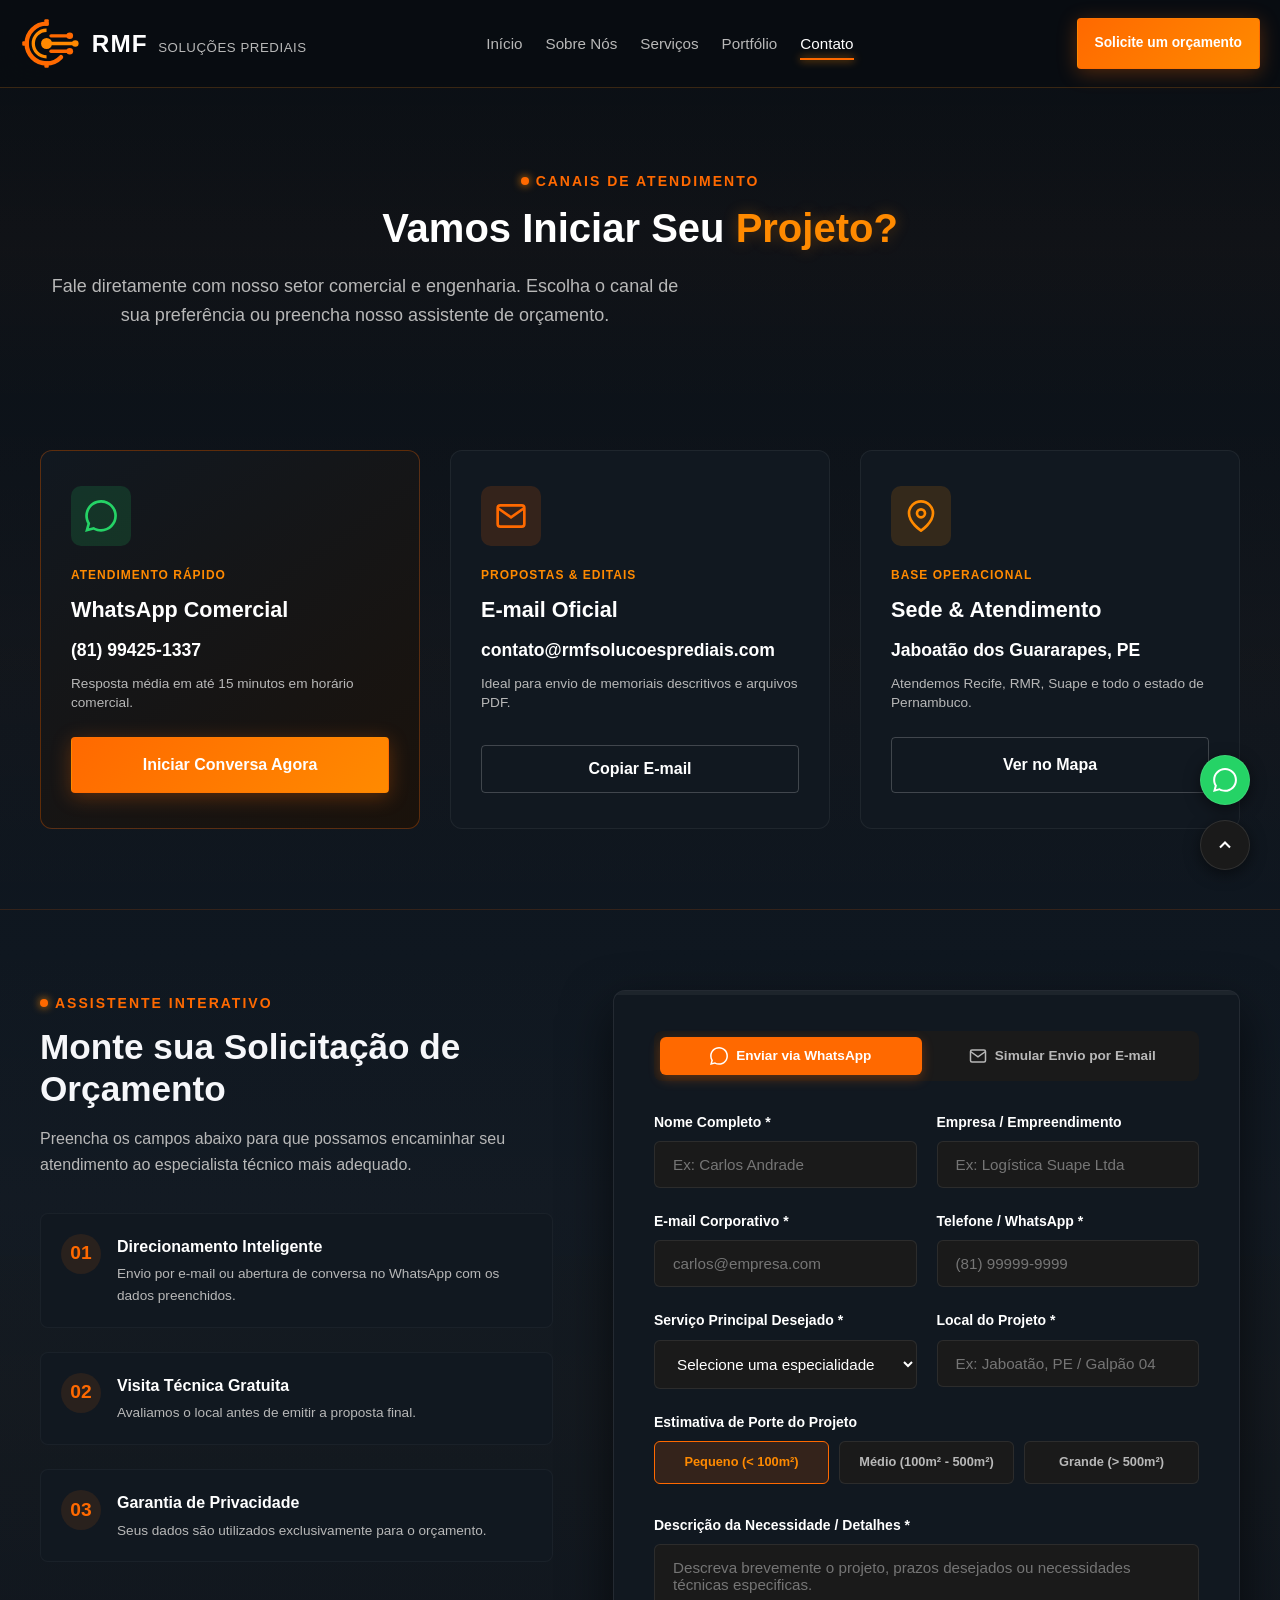
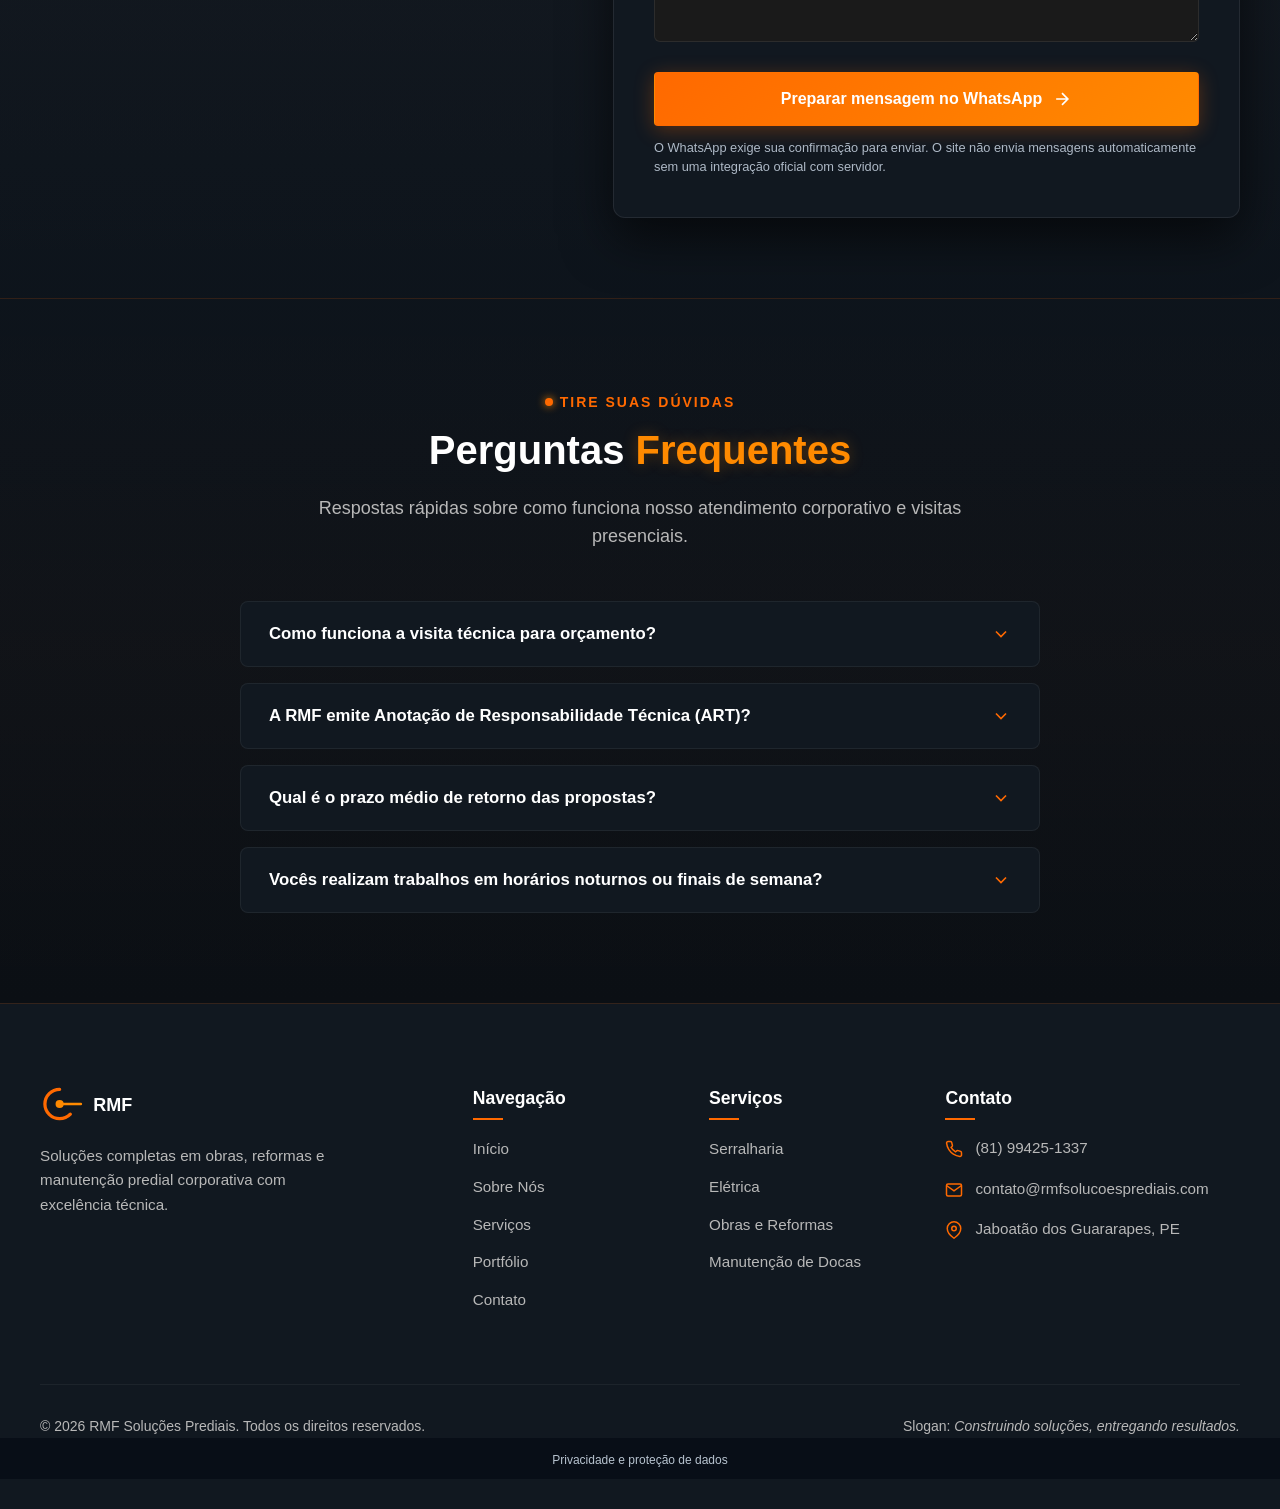
==== commit a485d52b: "version 02" ====
--- a/contato.html
+++ b/contato.html
@@ -3,12 +3,17 @@
 <head>
   <meta charset="UTF-8">
   <meta name="viewport" content="width=device-width, initial-scale=1.0">
+  <meta name="theme-color" content="#080e18">
+  <meta property="og:type" content="website">
+  <meta property="og:site_name" content="RMF Soluções Prediais">
   <meta name="description" content="Entre em contato com a RMF Soluções Prediais. Solicite orçamentos para obras, reformas, estruturas metálicas e manutenção predial corporativa.">
   <title>Contato & Orçamentos | RMF Soluções Prediais</title>
 
   <link rel="icon" type="image/png" href="assets/favicon.png">
   <link rel="stylesheet" href="css/style.css">
   <link rel="stylesheet" href="css/contato.css">
+  <link rel="stylesheet" href="css/upgrade.css">
+  <link rel="stylesheet" href="css/rmf-premium.css">
 </head>
 <body>
 
@@ -50,7 +55,7 @@
         <a href="contato.html" class="btn btn-primary">Solicite um orçamento</a>
       </div>
 
-      <button class="hamburger" id="hamburger" aria-label="Abrir Menu">
+      <button class="hamburger" id="hamburger" aria-label="Abrir menu" aria-expanded="false" aria-controls="navMenu">
         <span></span><span></span><span></span>
       </button>
     </div>
@@ -135,7 +140,7 @@
                 <span class="f-num">01</span>
                 <div>
                   <h4>Direcionamento Inteligente</h4>
-                  <p>Mensagem formatada com todos os parâmetros do projeto.</p>
+                  <p>Envio por e-mail ou abertura de conversa no WhatsApp com os dados preenchidos.</p>
                 </div>
               </div>
               <div class="f-item">
@@ -164,12 +169,12 @@
             </div>
 
             <!-- Seletor do Meio de Envio -->
-            <div class="send-method-tabs">
-              <button class="method-tab active" data-method="whatsapp">
+            <div class="send-method-tabs" role="group" aria-label="Escolha como entrar em contato">
+              <button class="method-tab active" data-method="whatsapp" type="button" aria-pressed="true">
                 <svg width="18" height="18" fill="currentColor" viewBox="0 0 24 24"><path d="M.057 24l1.687-6.163c-1.041-1.804-1.588-3.849-1.587-5.946.003-6.556 5.338-11.891 11.893-11.891 3.181.001 6.167 1.24 8.413 3.488 2.245 2.248 3.481 5.236 3.48 8.414-.003 6.557-5.338 11.892-11.893 11.892-1.99-.001-3.951-.5-5.688-1.448l-6.305 1.654zm6.597-3.807c1.676.995 3.276 1.591 5.392 1.592 5.448 0 9.886-4.434 9.889-9.885.002-5.462-4.415-9.89-9.881-9.892-5.452 0-9.887 4.434-9.889 9.884-.001 2.225.651 3.891 1.746 5.634l-0.999 3.648 3.742-0.981z"/></svg>
                 Enviar via WhatsApp
               </button>
-              <button class="method-tab" data-method="email">
+              <button class="method-tab" data-method="email" type="button" aria-pressed="false">
                 <svg width="18" height="18" viewBox="0 0 24 24" fill="none" stroke="currentColor" stroke-width="2"><path d="M4 4h16c1.1 0 2 .9 2 2v12c0 1.1-.9 2-2 2H4c-1.1 0-2-.9-2-2V6c0-1.1.9-2 2-2z"/><polyline points="22,6 12,13 2,6"/></svg>
                 Simular Envio por E-mail
               </button>
@@ -245,12 +250,13 @@
               </div>
 
               <button type="submit" class="btn btn-primary btn-submit-form" id="submitBtn">
-                <span id="submitBtnText">Enviar Solicitação via WhatsApp</span>
+                <span id="submitBtnText">Preparar mensagem no WhatsApp</span>
                 <svg width="20" height="20" viewBox="0 0 24 24" fill="none" stroke="currentColor" stroke-width="2"><path d="M5 12h14M12 5l7 7-7 7"/></svg>
               </button>
 
               <!-- MENSAGEM DE FEEDBACK -->
-              <div class="form-feedback" id="formFeedback"></div>
+              <div class="form-feedback" id="formFeedback" role="status" aria-live="polite"></div>
+              <p class="delivery-note">O WhatsApp exige sua confirmação para enviar. O site não envia mensagens automaticamente sem uma integração oficial com servidor.</p>
             </form>
           </div>
 
@@ -378,7 +384,7 @@
         <p>Slogan: <em>Construindo soluções, entregando resultados.</em></p>
       </div>
     </div>
-  </footer>
+  <div style="text-align:center;padding:8px 16px;background:#080e17"><a href="privacidade.html" style="color:#b7c3cf;font-size:12px">Privacidade e proteção de dados</a></div></footer>
 
   <!-- BOTÕES FLUTUANTES -->
   <div class="floating-actions">
@@ -392,5 +398,7 @@
 
   <script src="js/main.js"></script>
   <script src="js/contato.js"></script>
+  <script src="js/upgrade.js" defer></script>
+<script src="js/scrollytelling.js" defer></script>
 </body>
 </html>
--- a/css/upgrade.css
+++ b/css/upgrade.css
@@ -0,0 +1,45 @@
+
+/* RMF 2026 — identidade tecnológica e melhorias responsivas */
+:root { --header-height: 88px; }
+html { scroll-behavior: smooth; scroll-padding-top: 100px; }
+body { background-color: #070e17; }
+.header { background:rgba(5,12,21,.94); border-bottom:1px solid rgba(255,145,28,.2); }
+.header .container { gap:clamp(12px,2vw,30px); max-width: 1450px; }
+.logo-container { flex:0 0 auto; min-width:0; }
+.logo-img { width:clamp(195px,19vw,265px); height:auto; max-width:100%; overflow:visible; }
+.nav-menu { gap:clamp(12px,1.8vw,29px); }
+.nav-link { white-space:nowrap; }
+.header-cta .btn { white-space:nowrap; padding:13px 17px; font-size:.86rem; }
+.hero-section { background:radial-gradient(ellipse at 76% 43%,rgba(16,65,96,.48),transparent 52%),radial-gradient(ellipse at 5% 90%,rgba(255,105,0,.08),transparent 50%),#070e17; overflow:hidden; }
+.hero-title { letter-spacing:-.045em; line-height:1.12; text-wrap:balance; }
+.highlight-text { color:#ffac27; }
+.canvas-3d-wrapper { isolation:isolate; overflow:hidden; border:1px solid rgba(255,166,51,.35); border-radius:25px; background:radial-gradient(circle at 50% 45%,rgba(255,159,25,.14),transparent 38%),radial-gradient(circle at 50% 50%,#16334a 0%,#07121e 70%); box-shadow:0 30px 90px #0009, inset 0 0 70px #0c2636; }
+.canvas-3d-wrapper:before { content:''; position:absolute; inset:0; background-image:linear-gradient(#ffac2312 1px,transparent 1px),linear-gradient(90deg,#ffac2312 1px,transparent 1px); background-size:32px 32px; transform:perspective(450px) rotateX(65deg) scale(1.8); transform-origin:center 80%; opacity:.5; pointer-events:none; }
+#rmfLogo3DCanvas { position:relative; z-index:2; touch-action:none; }
+.tech-orbit { position:absolute; left:50%; top:49%; border:1px solid #ffab3040; border-radius:50%; box-shadow:0 0 28px #ffac2715; pointer-events:none; }
+.orbit-one { width:75%; aspect-ratio:1; transform:translate(-50%,-50%) rotateX(66deg); animation:orbitGlow 9s linear infinite; }
+.orbit-two { width:57%; aspect-ratio:1; transform:translate(-50%,-50%) rotateX(65deg); border-style:dashed; animation:orbitGlow 12s linear infinite reverse; }
+.tech-caption { position:absolute; z-index:3; left:50%; top:50%; transform:translate(-50%,-50%); pointer-events:none; display:flex; flex-direction:column; align-items:center; text-align:center; text-shadow:0 4px 18px #000,0 0 28px #000; }
+.tech-caption-kicker { font-size:9px; letter-spacing:.24em; color:#ffb34b; white-space:nowrap; }
+.tech-caption strong { font-size:clamp(36px,5vw,62px); line-height:1; font-weight:900; color:white; letter-spacing:.02em; }
+.tech-caption small { font-size:clamp(8px,.85vw,11px); font-weight:800; letter-spacing:.1em; color:#ffad32; white-space:nowrap; }
+.float-tag { z-index:4; backdrop-filter:blur(8px); }
+@keyframes orbitGlow { 50% { opacity:.45; filter:drop-shadow(0 0 15px #ffa726); } }
+.about-hero-centered .container { text-align:center; }
+.about-hero-centered .section-subtitle { margin-inline:auto!important; max-width:920px; text-align:center!important; }
+.btn,.service-card,.portfolio-card,.nav-link { transition:transform .25s ease,box-shadow .25s ease,border-color .25s ease,background .25s ease; }
+.btn:hover { transform:translateY(-3px); box-shadow:0 10px 25px #ff8a002e; }
+:focus-visible { outline:3px solid #ffb33e!important; outline-offset:4px; }
+.delivery-note { color:#aeb9c6; font-size:.8rem; line-height:1.55; margin-top:12px; }
+.intro-screen { position:fixed; inset:0; z-index:9999; background:radial-gradient(circle,#17344a,#060b12 65%); display:flex; flex-direction:column; justify-content:center; align-items:center; gap:15px; transition:opacity .7s ease,visibility .7s; pointer-events:none; }
+.intro-screen.is-hidden { opacity:0; visibility:hidden; }
+.intro-gear { color:#ff9e1b; font-size:110px; line-height:1; animation:introSpin 2s ease-in-out both; filter:drop-shadow(0 0 25px #ff8a0077); }
+.intro-brand { font-size:clamp(38px,7vw,65px); color:#fff; font-weight:900; letter-spacing:.08em; text-align:center; }
+.intro-brand span { display:block; color:#ffac27; font-size:clamp(12px,1.5vw,17px); letter-spacing:.25em; }
+.intro-line { height:3px; width:180px; background:linear-gradient(90deg,transparent,#ff9e1b,transparent); animation:loadLine 1.8s ease-out both; }
+@keyframes introSpin { from { transform:rotate(-180deg) scale(.55); opacity:0; } to { transform:rotate(360deg) scale(1); opacity:1; } }
+@keyframes loadLine { from { transform:scaleX(0); } to { transform:scaleX(1); } }
+@media(max-width:1120px){ .header-cta {display:none;} .nav-menu{gap:16px;} }
+@media(max-width:900px){ .header .container{gap:12px;} .logo-img{width:210px;} .nav-menu{gap:0;} .tech-caption strong{font-size:44px;} }
+@media(max-width:480px){ .logo-img{width:195px;} .canvas-3d-wrapper{height:350px;} .tech-caption strong{font-size:38px;} .float-tag{font-size:10px;} }
+@media(prefers-reduced-motion:reduce){ *,*:before,*:after { animation-duration:.01ms!important; transition-duration:.01ms!important; scroll-behavior:auto!important; } .intro-screen{display:none!important;} }
--- a/css/rmf-premium.css
+++ b/css/rmf-premium.css
@@ -0,0 +1,15 @@
+/* RMF 2026 premium identity / progressive industrial presentation */
+:root{--bg-primary:#0b0f14;--bg-secondary:#111820;--color-orange-primary:#ff6900}html{background:#0b0f14}body{background:#0b0f14;color:#f6f7fa}body:before{content:"";position:fixed;inset:0;z-index:-1;pointer-events:none;background:radial-gradient(ellipse at 90% 25%,#ff690008,transparent 55%),linear-gradient(180deg,#0b0f14,#101923)}.header{background:#090d12ef;backdrop-filter:blur(18px)}.hero-section{background:radial-gradient(ellipse at 80% 50%,#ff69001b,transparent 55%),linear-gradient(135deg,#0b0f14,#101923)!important}.services-preview,.rmf-surface{background:linear-gradient(180deg,#0d1219,#101923 52%,#0b0f14)!important}.canvas-3d-wrapper{background:radial-gradient(circle at 50% 48%,#ff690024,transparent 52%),#0b1119!important;box-shadow:0 35px 90px #000a,inset 0 0 70px #ff690011!important}.service-card,.portfolio-card{border-color:#ff690022!important}.rmf-section-head{text-align:center;max-width:780px;margin:0 auto 44px}.rmf-section-head p{color:#b7c0cb}.rmf-partners-preview{padding:90px 0}.rmf-preview-grid,.rmf-partners-grid{display:grid;grid-template-columns:repeat(3,minmax(0,1fr));gap:24px}.rmf-preview-action{text-align:center;margin-top:36px}.rmf-partners-hero{position:relative;padding:155px 0 100px;overflow:hidden;text-align:center}.rmf-partners-hero .container{position:relative;z-index:1}.rmf-partners-hero h1{font-size:clamp(46px,7vw,92px);letter-spacing:-.055em;line-height:1.08;margin:20px 0}.rmf-partners-hero h1 span,.rmf-section-head h2 span{color:#ff8a00}.rmf-partners-hero p{max-width:750px;margin:auto;color:#bdc7d2;font-size:clamp(16px,2vw,20px);line-height:1.65}.rmf-blueprint{position:absolute;inset:0;opacity:.25;pointer-events:none;background:linear-gradient(#ff690018 1px,transparent 1px),linear-gradient(90deg,#ff690018 1px,transparent 1px);background-size:52px 52px;mask-image:linear-gradient(transparent,#000,transparent)}.rmf-partners-list{padding:80px 0 120px;min-height:55vh}.rmf-partners-controls{display:flex;gap:22px;justify-content:space-between;align-items:end;flex-wrap:wrap;margin-bottom:34px}.rmf-search-label{color:#aab6c3;font-size:13px;display:flex;flex-direction:column;gap:8px;flex:1;min-width:230px;max-width:380px}.rmf-search-label input{width:100%;border:1px solid #ffffff24;background:#0b1118;border-radius:12px;padding:14px 17px;color:#fff;outline:none}.rmf-search-label input:focus{border-color:#ff6900}.rmf-filters{display:flex;gap:8px;flex-wrap:wrap}.rmf-filter{background:#18212b;color:#c8d0d9;border:1px solid #ffffff1c;padding:10px 16px;border-radius:30px;cursor:pointer}.rmf-filter.active,.rmf-filter:hover{background:#ff6900;color:#090b0e;border-color:#ff6900}.rmf-partner-card{overflow:hidden;border:1px solid #ffffff1b;background:linear-gradient(150deg,#1b222c,#0c1118);border-radius:18px;transition:transform .3s,border-color .3s,box-shadow .3s}.rmf-partner-card:hover{transform:translateY(-8px);border-color:#ff6900a0;box-shadow:0 24px 60px #0008}.rmf-partner-image{height:210px;display:grid;place-items:center;overflow:hidden;background:radial-gradient(circle,#ff69001a,transparent 75%),repeating-linear-gradient(45deg,#151c25,#151c25 1px,#121821 1px,#121821 15px)}.rmf-partner-image img{width:100%;height:100%;object-fit:cover;transition:transform .4s}.rmf-partner-card:hover img{transform:scale(1.05)}.rmf-partner-image span{color:#ff9a43;letter-spacing:.2em;font-size:11px}.rmf-partner-body{padding:25px}.rmf-partner-category{font-size:11px;letter-spacing:.16em;color:#ff9a43;text-transform:uppercase}.rmf-partner-body h3{font-size:23px;color:#fff;margin:12px 0}.rmf-partner-body p{color:#b5c0cc;line-height:1.6;min-height:45px}.rmf-partner-detail{margin-top:15px;color:#ffab5b;border:0;background:none;cursor:pointer;font-weight:700}.rmf-partners-empty{grid-column:1/-1;text-align:center;padding:70px 20px;border:1px dashed #ff690047;border-radius:20px;background:#ff690008}.rmf-partners-empty>span{font-size:50px;color:#ff6900}.rmf-partners-empty h3{color:white;font-size:24px;margin:12px 0}.rmf-partners-empty p,.rmf-partners-error{color:#b9c4cf}.rmf-partner-dialog{width:min(560px,92vw);border:1px solid #ff690066;background:#111820;color:white;border-radius:22px;padding:30px;box-shadow:0 35px 100px #000b}.rmf-partner-dialog::backdrop{background:#000b;backdrop-filter:blur(6px)}.rmf-partner-dialog img{width:100%;max-height:260px;object-fit:contain;margin-bottom:20px}.rmf-partner-dialog h2{margin:15px 0}.rmf-partner-dialog p{color:#c0cad4;line-height:1.6}.rmf-dialog-close{position:absolute;top:12px;right:15px;background:#ff6900;color:#0b0f14;border:0;border-radius:50%;width:36px;height:36px;cursor:pointer;font-size:26px}
+/* Intro overlays hero and reveals its text progressively before exit */
+.rmf-intro{position:fixed;inset:0;z-index:9999;background:#07090c;color:white;overflow:hidden;isolation:isolate;transition:opacity .8s,visibility .8s}.rmf-intro.is-leaving{opacity:0;visibility:hidden;pointer-events:none}.rmf-intro canvas{position:absolute;inset:0;width:100%;height:100%;z-index:-2}.rmf-intro-vignette{position:absolute;inset:0;z-index:-1;background:linear-gradient(90deg,#05080de8 0%,#05080db0 36%,transparent 78%),linear-gradient(0deg,#05080dba,transparent 30%);pointer-events:none}.rmf-intro-top,.rmf-intro-bottom{position:absolute;left:clamp(20px,5vw,90px);right:clamp(20px,5vw,90px);display:flex;align-items:center;justify-content:space-between;gap:15px}.rmf-intro-top{top:clamp(20px,5vh,48px)}.rmf-intro-bottom{bottom:clamp(24px,5vh,50px);font-size:10px;letter-spacing:.16em;color:#aeb9c5}.rmf-intro-eyebrow{font-size:11px;letter-spacing:.19em;color:#e7edf3}.rmf-intro-eyebrow i{display:inline-block;width:8px;height:8px;border-radius:50%;background:#ff6900;box-shadow:0 0 15px #ff6900;margin-right:12px}.rmf-intro-skip{background:#111922bb;border:1px solid #ffffff44;color:#e2e8ee;padding:11px 16px;border-radius:8px;cursor:pointer}.rmf-intro-skip:hover{border-color:#ff6900}.rmf-intro-content{position:absolute;left:clamp(22px,7vw,120px);top:50%;transform:translateY(-45%);width:min(640px,80vw);z-index:2}.rmf-intro-mark{font-size:clamp(75px,13vw,168px);font-weight:950;line-height:.95;letter-spacing:-.09em;text-shadow:0 12px 60px #000;opacity:0;transform:translateY(24px);transition:opacity .9s,transform .9s}.rmf-intro-mark span{color:#ff6900}.rmf-intro-kicker{color:#ff9a39;letter-spacing:.21em;font-size:clamp(9px,1.1vw,13px);font-weight:700;margin-top:16px;opacity:0;transform:translateY(15px);transition:all .8s}.rmf-intro-content h2{font-size:clamp(28px,4.2vw,60px);line-height:1.14;letter-spacing:-.045em;margin:25px 0 16px;opacity:0;transform:translateY(25px);transition:all .9s}.rmf-intro-content h2 em{color:#ff8a00;font-style:normal}.rmf-intro-content p{font-size:clamp(13px,1.35vw,18px);color:#c7d0d8;max-width:540px;line-height:1.7;opacity:0;transform:translateY(16px);transition:all .8s}.rmf-intro-actions{display:flex;gap:12px;flex-wrap:wrap;margin-top:28px;opacity:0;transform:translateY(20px);transition:all .8s}.rmf-intro-enter,.rmf-intro-outline{padding:16px 22px;border-radius:8px;font-weight:800;font-size:12px;letter-spacing:.1em;text-decoration:none;cursor:pointer}.rmf-intro-enter{background:#ff6900;color:#090b0e;border:1px solid #ff6900;box-shadow:0 15px 40px #ff690040}.rmf-intro-enter:hover{background:#ff922e;transform:translateY(-3px)}.rmf-intro-outline{border:1px solid #ffffff55;color:#fff;background:#10151b80}.rmf-intro-values{display:flex;gap:18px;flex-wrap:wrap;margin-top:35px;color:#aeb6c0;font-size:10px;letter-spacing:.12em;opacity:0;transition:opacity 1s}.rmf-intro-progress{height:2px;flex:1;max-width:300px;background:#ffffff30;overflow:hidden}.rmf-intro-progress span{display:block;width:0;height:100%;background:#ff6900;box-shadow:0 0 12px #ff6900;transition:width .1s}.rmf-intro.show-brand .rmf-intro-mark,.rmf-intro.show-brand .rmf-intro-kicker,.rmf-intro.show-headline .rmf-intro-content h2,.rmf-intro.show-details .rmf-intro-content p,.rmf-intro.show-actions .rmf-intro-actions{opacity:1;transform:translateY(0)}.rmf-intro.show-actions .rmf-intro-values{opacity:1}.hero-section .hero-content{transition:transform .8s,opacity .8s}.rmf-hero-arrived .hero-content{animation:rmfHeroArrive 1s ease both}@keyframes rmfHeroArrive{from{transform:translateY(30px);opacity:.5}to{transform:translateY(0);opacity:1}}
+@media(max-width:950px){.rmf-preview-grid,.rmf-partners-grid{grid-template-columns:repeat(2,minmax(0,1fr))}.header .container{gap:8px}.nav-menu{gap:9px!important}.nav-link{font-size:12px!important}.logo-img{width:185px!important}}@media(max-width:750px){.rmf-preview-grid,.rmf-partners-grid{grid-template-columns:1fr}.rmf-intro-vignette{background:linear-gradient(0deg,#05080df2 0%,#05080d9c 65%,#05080d44)}.rmf-intro-content{width:calc(100% - 44px);left:22px;top:49%;transform:translateY(-35%)}.rmf-intro-mark{font-size:clamp(74px,20vw,125px)}.rmf-intro-content h2{font-size:clamp(29px,7vw,44px)}.rmf-intro-values{gap:12px}.rmf-intro-bottom>span:first-child{display:none}.rmf-intro-top{left:20px;right:20px}.rmf-intro-eyebrow{font-size:9px}.rmf-partners-hero{padding:135px 0 75px}}@media(max-width:400px){.rmf-intro-actions{gap:8px}.rmf-intro-enter,.rmf-intro-outline{padding:13px 14px;font-size:10px}.rmf-intro-values{font-size:8px}}@media(prefers-reduced-motion:reduce){.rmf-intro{display:none!important}.rmf-partner-card,.rmf-intro *{animation:none!important;transition:none!important}}
+
+/* Cohesive scroll-driven motion and atmospheric continuity */
+:root{--rmf-bg:#0b0f14;--rmf-accent:#ff6900}body{background:var(--rmf-bg)!important}main{background:linear-gradient(180deg,#0b0f14 0%,#101923 46%,#0b0f14 100%)}main>section:not(.hero-section){background-color:transparent!important;background-image:linear-gradient(180deg,transparent,#ff690005 50%,transparent)!important}main>section{position:relative;isolation:isolate}.hero-section{--rmf-scroll:0;overflow:hidden}.hero-section:after{content:"";position:absolute;inset:0;pointer-events:none;background:radial-gradient(ellipse at calc(85% - var(--rmf-scroll)*30%) 48%,#ff690012,transparent 60%);opacity:.9}.canvas-3d-wrapper{transform:translate3d(0,var(--rmf-depth,0px),0);will-change:transform}.rmf-scroll-reveal{opacity:0;transform:translateY(34px);transition:opacity .8s ease,transform .8s cubic-bezier(.2,.8,.2,1)}.rmf-scroll-reveal.rmf-in-view{opacity:1;transform:translateY(0)}.rmf-intro{background:#080b10}.rmf-intro-content{pointer-events:none}.rmf-intro-content button,.rmf-intro-content a{pointer-events:auto}.rmf-intro-bottom{pointer-events:none}@media(prefers-reduced-motion:reduce){.rmf-scroll-reveal{opacity:1!important;transform:none!important;transition:none!important}.canvas-3d-wrapper{transform:none!important}}
+/* Actual WebGL 3D overlay. Canvas 2D remains available as a no-WebGL fallback. */
+.rmf-intro .rmf-webgl-scene{position:absolute;inset:0;width:100%;height:100%;z-index:-1;pointer-events:none;opacity:.96}
+.rmf-intro:has(.rmf-webgl-scene) #introCanvas{opacity:0}
+.canvas-3d-wrapper .rmf-webgl-hero{position:absolute;inset:0;width:100%;height:100%;z-index:1;touch-action:pan-y;cursor:grab}
+.canvas-3d-wrapper .rmf-webgl-hero:active{cursor:grabbing}
+.canvas-3d-wrapper .canvas-instruction,.canvas-3d-wrapper .tech-caption{pointer-events:none;z-index:3}
+@media(max-width:750px){.rmf-intro .rmf-webgl-scene{opacity:.55}}
